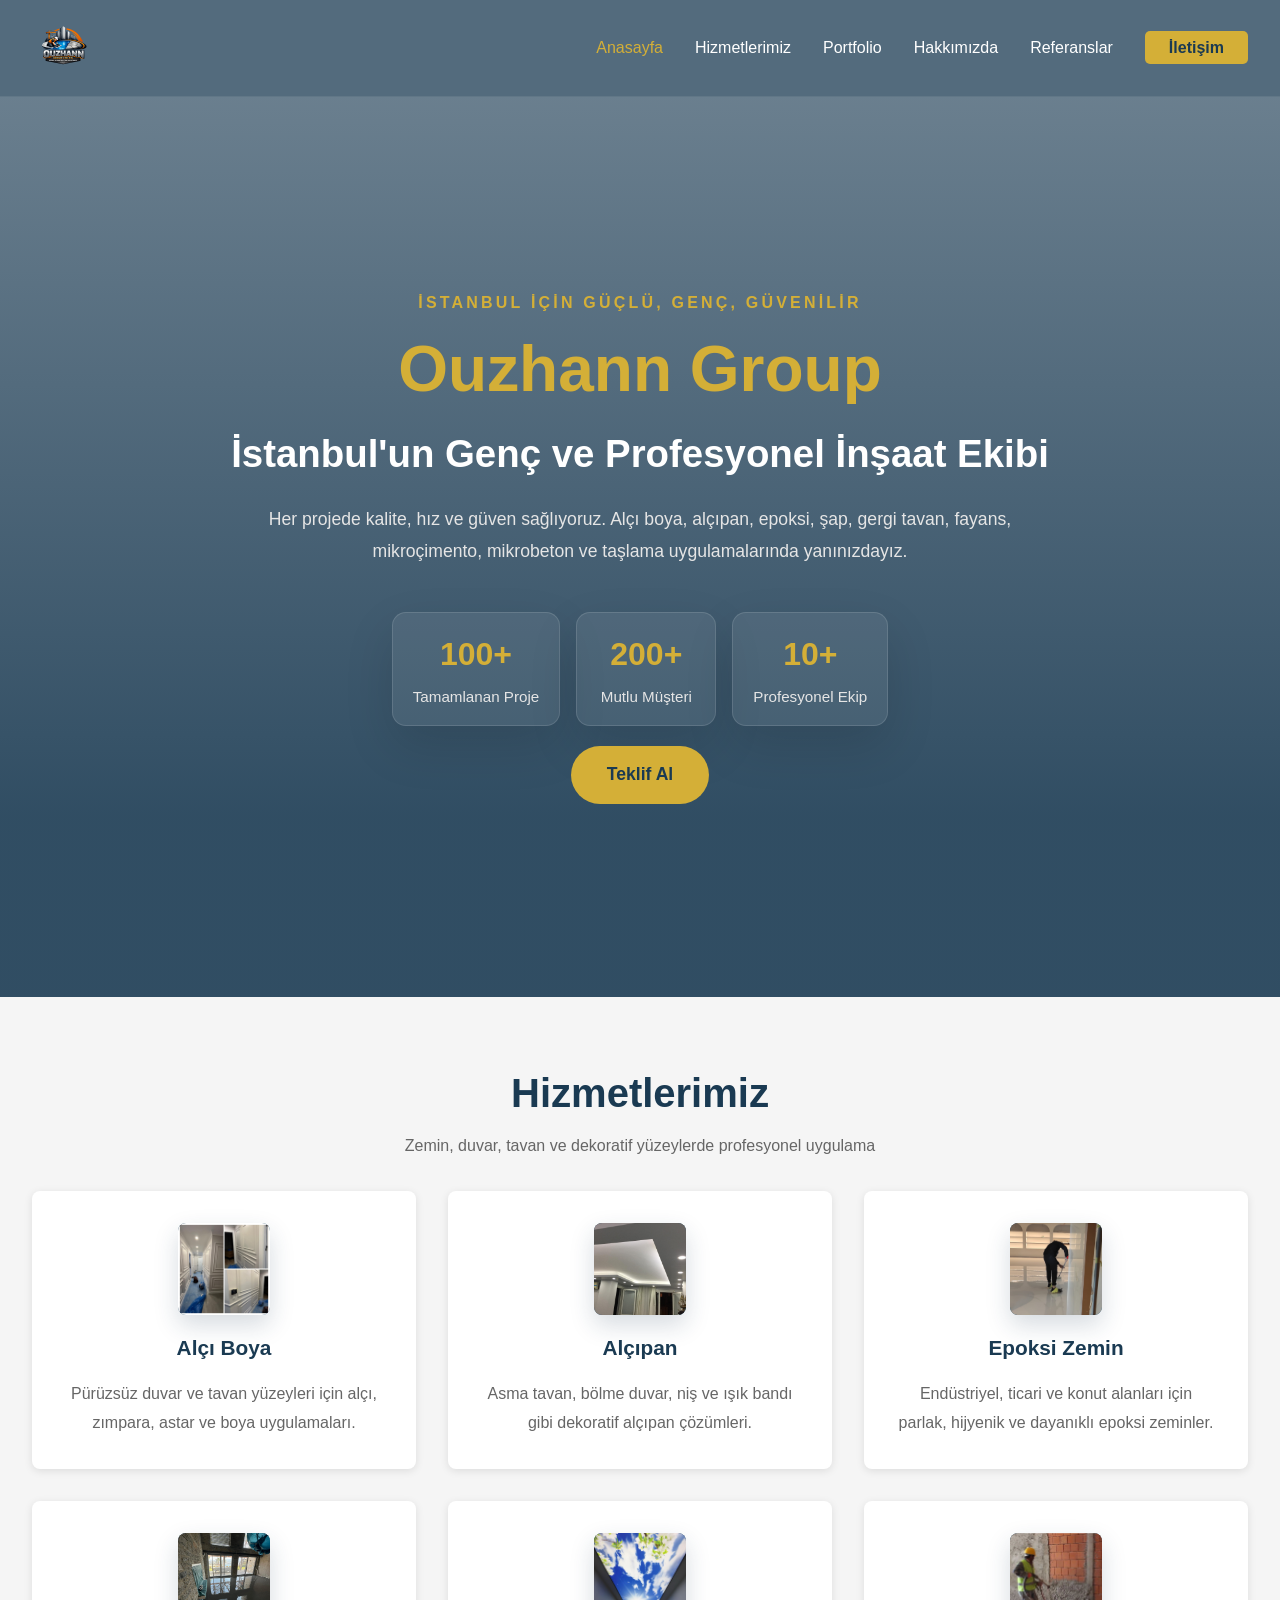
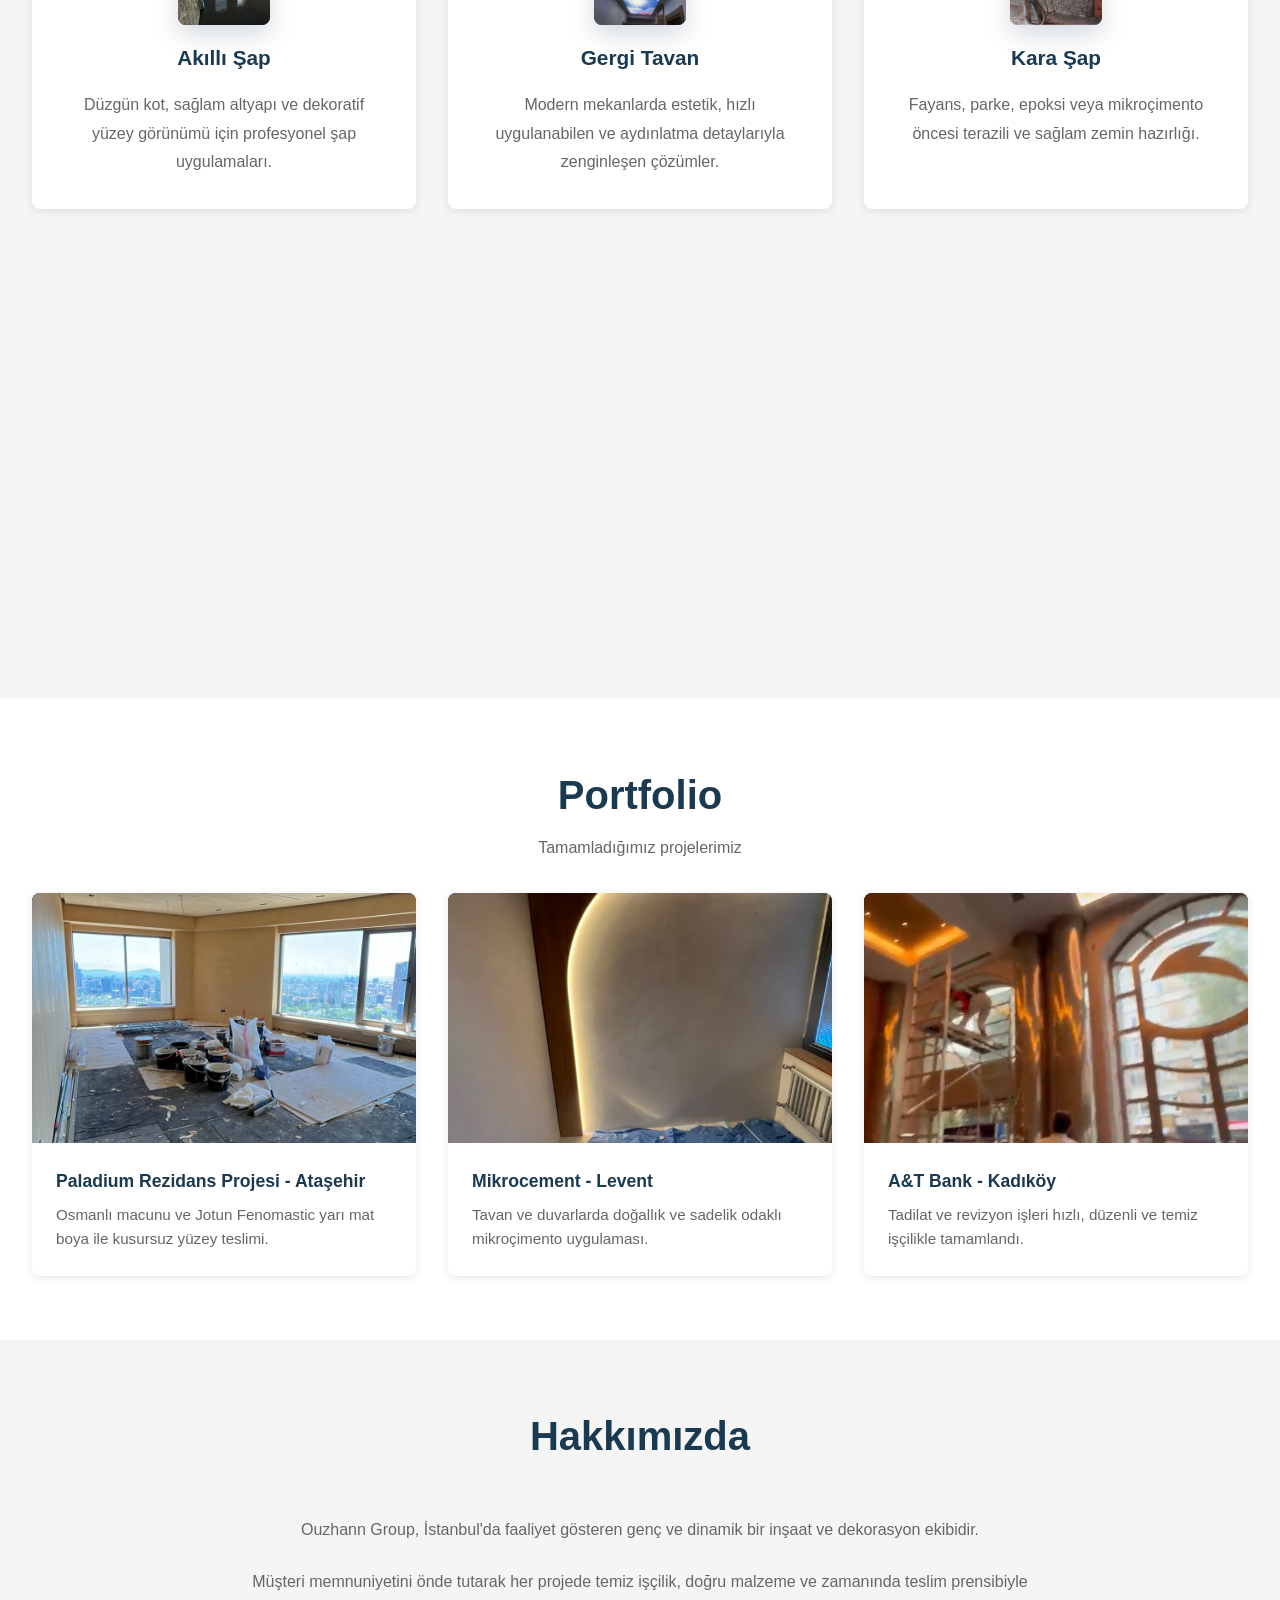
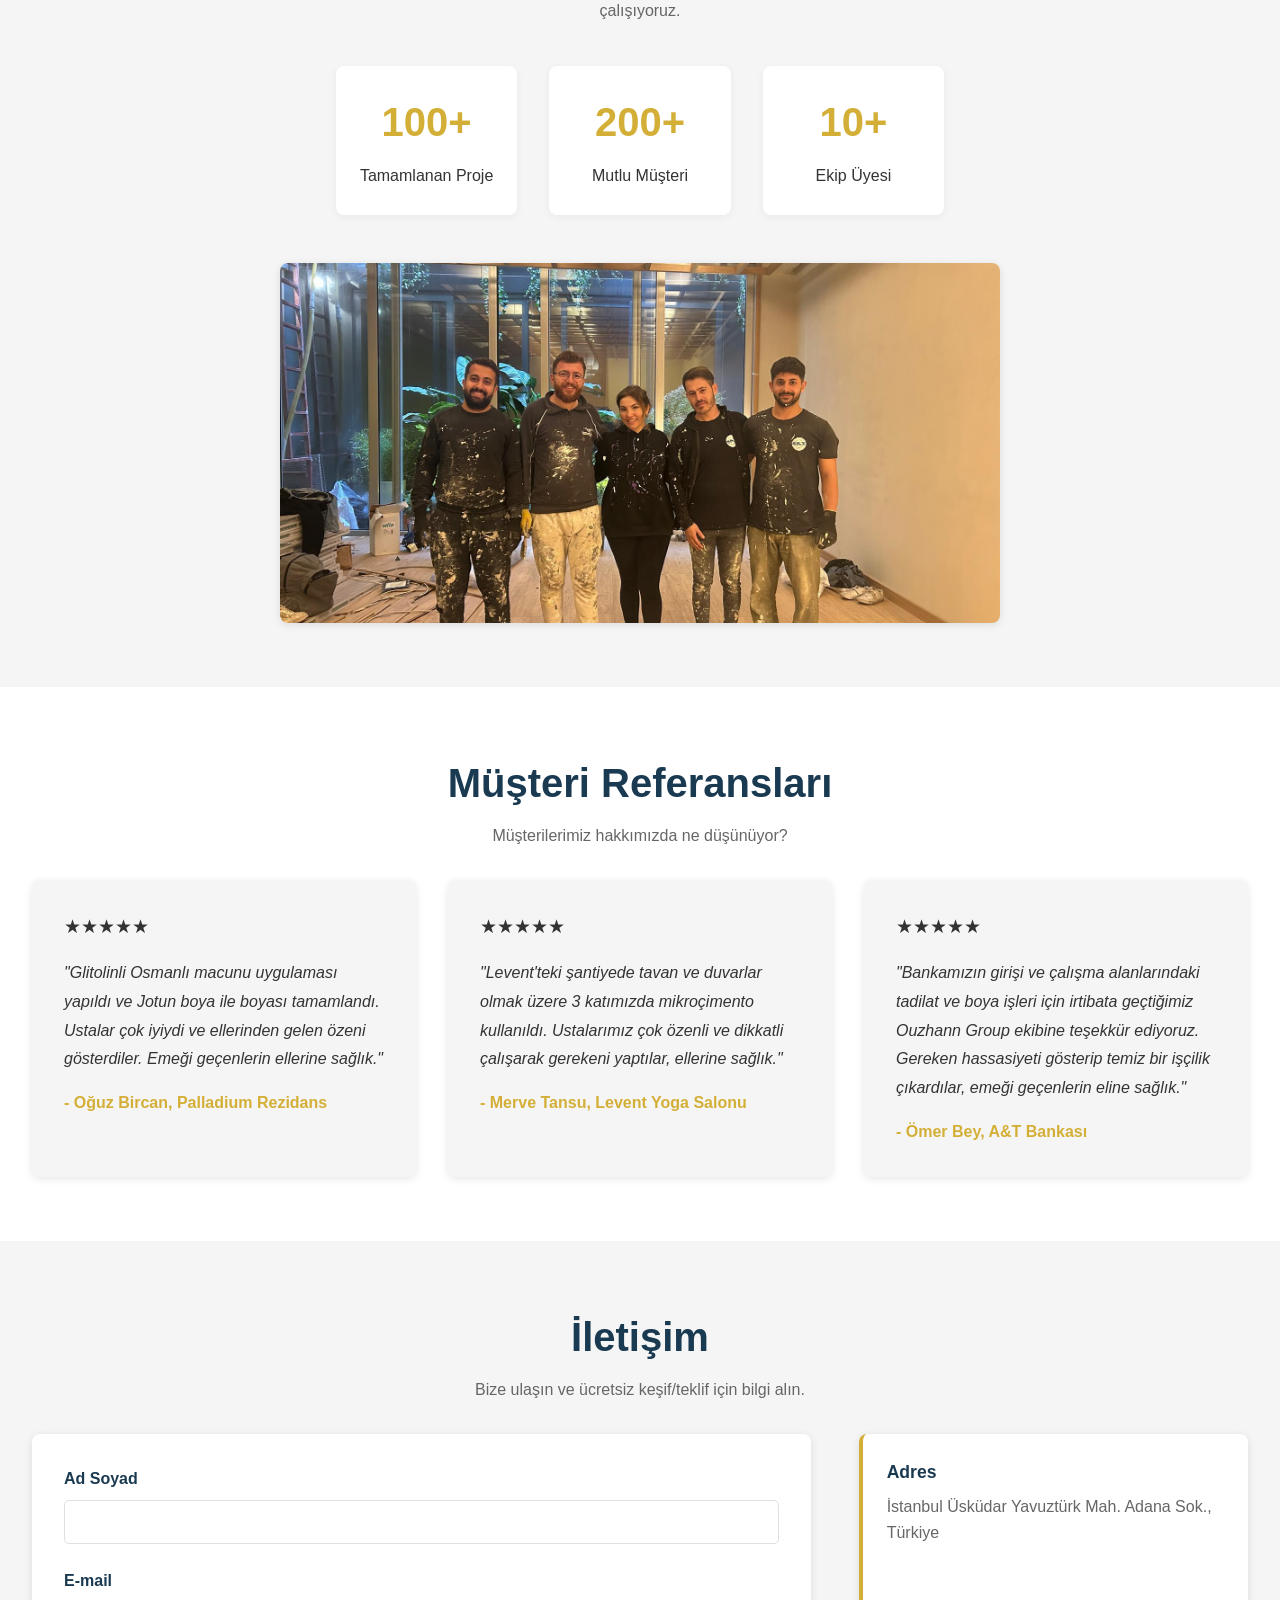
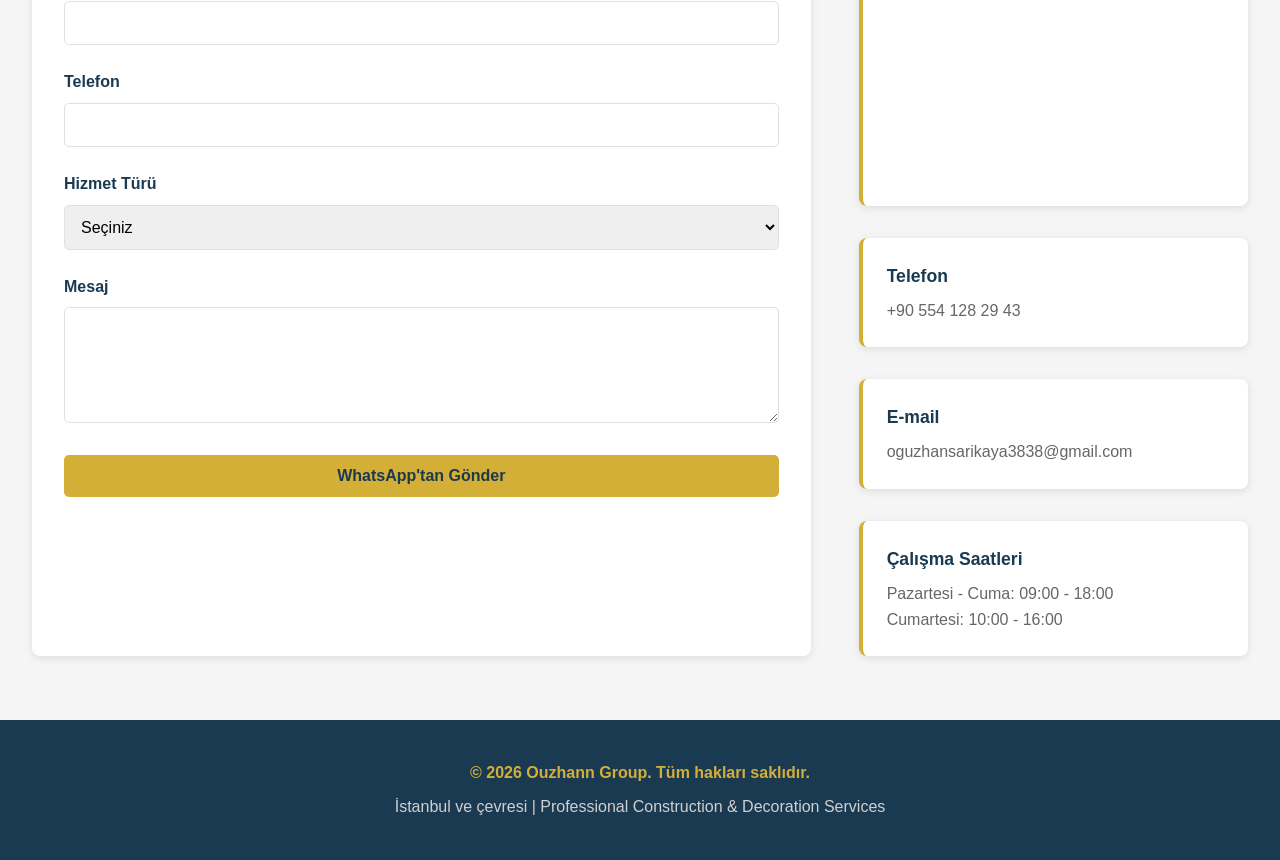
==== index.html @ d18d458f "first commit" ====
<!DOCTYPE html>
<html lang="tr">
<head>
    <meta charset="UTF-8">
    <meta name="viewport" content="width=device-width, initial-scale=1.0">
    <title>Ouzhann Group - İstanbul İnşaat ve Dekorasyon Ekibi</title>
    <meta name="description" content="Ouzhann Group; İstanbul'da alçı boya, alçıpan, epoksi zemin, şap, gergi tavan, fayans, mikroçimento, mikrobeton ve taşlama uygulamaları sunar.">
    <meta name="robots" content="index, follow">
    <meta name="theme-color" content="#1A3A52">
    <meta property="og:type" content="website">
    <meta property="og:locale" content="tr_TR">
    <meta property="og:title" content="Ouzhann Group - İstanbul İnşaat ve Dekorasyon Ekibi">
    <meta property="og:description" content="İstanbul genelinde profesyonel inşaat, dekorasyon ve yüzey uygulamaları.">
    <meta property="og:image" content="https://ouzhanngroup.com/assets/logo.png">
    <meta property="og:url" content="https://ouzhanngroup.com/">
    <link rel="canonical" href="https://ouzhanngroup.com/">
    <link rel="icon" href="assets/logo.png" type="image/png">
    <link rel="apple-touch-icon" href="assets/logo.png">
    <link rel="manifest" href="site.webmanifest">
    <link rel="stylesheet" href="styles.css">
</head>
<body>
    <nav class="navbar">
        <div class="nav-container">
            <a class="logo" href="#anasayfa" aria-label="Anasayfaya git">
                <img class="logo-image" src="assets/logo.png" alt="Ouzhann Group Logo">
            </a>
            <div class="hamburger" aria-label="Menüyü aç veya kapat" role="button" tabindex="0" aria-expanded="false" aria-controls="main-nav-menu">
                <span class="bar"></span>
                <span class="bar"></span>
                <span class="bar"></span>
            </div>
            <ul class="nav-menu" id="main-nav-menu">
                <li><a href="#anasayfa" class="nav-link">Anasayfa</a></li>
                <li><a href="#hizmetler" class="nav-link">Hizmetlerimiz</a></li>
                <li><a href="#portfolio" class="nav-link">Portfolio</a></li>
                <li><a href="#hakkimizda" class="nav-link">Hakkımızda</a></li>
                <li><a href="#referanslar" class="nav-link">Referanslar</a></li>
                <li><a href="#iletisim" class="nav-link cta-nav">İletişim</a></li>
            </ul>
        </div>
    </nav>

    <section id="anasayfa" class="hero">
        <video class="hero-video" autoplay muted loop playsinline>
            <source src="assets/hero-video.mp4" type="video/mp4">
        </video>
        <div class="video-overlay"></div>
        <div class="hero-content">
            <p class="hero-category">İstanbul İçin Güçlü, Genç, Güvenilir</p>
            <h1 class="hero-title">Ouzhann Group</h1>
            <p class="hero-slogan">İstanbul'un Genç ve Profesyonel İnşaat Ekibi</p>
            <p class="hero-subtitle">Her projede kalite, hız ve güven sağlıyoruz. Alçı boya, alçıpan, epoksi, şap, gergi tavan, fayans, mikroçimento, mikrobeton ve taşlama uygulamalarında yanınızdayız.</p>
            <div class="hero-stats">
                <div class="hero-stat">
                    <span>100+</span>
                    <p>Tamamlanan Proje</p>
                </div>
                <div class="hero-stat">
                    <span>200+</span>
                    <p>Mutlu Müşteri</p>
                </div>
                <div class="hero-stat">
                    <span>10+</span>
                    <p>Profesyonel Ekip</p>
                </div>
            </div>
            <button class="cta-button" type="button">Teklif Al</button>
        </div>
    </section>

    <section id="hizmetler" class="services">
        <div class="services-container">
            <h2 class="section-title">Hizmetlerimiz</h2>
            <p class="section-subtitle">Zemin, duvar, tavan ve dekoratif yüzeylerde profesyonel uygulama</p>
            <div class="services-grid">
                <a class="service-card" href="services.html#alci-boya">
                    <div class="service-icon"><img src="images/service-alci-boya.jpeg" alt="Alçı boya hizmeti"><span>Alçı Boya</span></div>
                    <h3>Alçı Boya</h3>
                    <p>Pürüzsüz duvar ve tavan yüzeyleri için alçı, zımpara, astar ve boya uygulamaları.</p>
                </a>
                <a class="service-card" href="services.html#alcipan">
                    <div class="service-icon"><img src="images/service-alcipan.jpeg" alt="Alçıpan hizmeti"><span>Alçıpan</span></div>
                    <h3>Alçıpan</h3>
                    <p>Asma tavan, bölme duvar, niş ve ışık bandı gibi dekoratif alçıpan çözümleri.</p>
                </a>
                <a class="service-card" href="services.html#epoksi-zemin">
                    <div class="service-icon"><img src="images/epoksi1.jpeg" alt="Epoksi zemin hizmeti"><span>Epoksi</span></div>
                    <h3>Epoksi Zemin</h3>
                    <p>Endüstriyel, ticari ve konut alanları için parlak, hijyenik ve dayanıklı epoksi zeminler.</p>
                </a>
                <a class="service-card" href="services.html#akilli-dekoratif-sap">
                    <div class="service-icon"><img src="images/akillisap1.jpeg" alt="Akıllı şap ve dekoratif şap hizmeti"><span>Şap</span></div>
                    <h3>Akıllı Şap</h3>
                    <p>Düzgün kot, sağlam altyapı ve dekoratif yüzey görünümü için profesyonel şap uygulamaları.</p>
                </a>
                <a class="service-card" href="services.html#gergi-tavan">
                    <div class="service-icon"><img src="images/service-gergi-tavan.jpeg" alt="Gergi tavan hizmeti"><span>Gergi Tavan</span></div>
                    <h3>Gergi Tavan</h3>
                    <p>Modern mekanlarda estetik, hızlı uygulanabilen ve aydınlatma detaylarıyla zenginleşen çözümler.</p>
                </a>
                <a class="service-card" href="services.html#kara-sap">
                    <div class="service-icon"><img src="images/karasap.png" alt="Kara şap hizmeti"><span>Kara Şap</span></div>
                    <h3>Kara Şap</h3>
                    <p>Fayans, parke, epoksi veya mikroçimento öncesi terazili ve sağlam zemin hazırlığı.</p>
                </a>
                <a class="service-card" href="services.html#fayans">
                    <div class="service-icon"><img src="images/service-fayans.jpg" alt="Fayans hizmeti"><span>Fayans</span></div>
                    <h3>Fayans</h3>
                    <p>Banyo, mutfak, balkon ve zeminlerde doğru eğim, düzgün derz ve temiz işçilik.</p>
                </a>
                <a class="service-card" href="services.html#mikrocimento-mikrobeton">
                    <div class="service-icon"><img src="images/mikrocimento-mikrobeton.jpeg" alt="Mikroçimento ve mikrobeton hizmeti"><span>Mikroçimento</span></div>
                    <h3>Mikroçimento & Mikrobeton</h3>
                    <p>Derzsiz, modern ve ince katmanlı duvar, zemin, banyo ve tezgah yüzeyleri.</p>
                </a>
                <a class="service-card" href="services.html#taslama">
                    <div class="service-icon"><img src="images/service-taslama.jpeg" alt="Taşlama hizmeti"><span>Taşlama</span></div>
                    <h3>Taş Halı</h3>
                    <p>Taş halı, doğal taş ve özel reçinelerle oluşturulan; estetik görünümü, kaymaz yapısı, su geçirgenliği ve yüksek dayanıklılığı sayesinde iç ve dış mekanlarda güvenle tercih edilen modern bir zemin kaplama çözümüdür.
</p>
                </a>
            </div>
        </div>
    </section>

    <section id="portfolio" class="portfolio">
        <div class="portfolio-container">
            <h2 class="section-title">Portfolio</h2>
            <p class="section-subtitle">Tamamladığımız projelerimiz</p>
            <div class="portfolio-grid">
                <a class="portfolio-item" href="portfolio.html#pendik-epoksi-zemin">
                    <div class="portfolio-image"><img src="images/project-1.jpeg" alt="Paladium Rezidans Projesi - Ataşehir"><div class="image-placeholder">Paladium Rezidans</div></div>
                    <div class="portfolio-info"><h3>Paladium Rezidans Projesi - Ataşehir</h3><p>Osmanlı macunu ve Jotun Fenomastic yarı mat boya ile kusursuz yüzey teslimi.</p></div>
                </a>
                <a class="portfolio-item" href="portfolio.html#kadikoy-alcipan-ofis">
                    <div class="portfolio-image"><img src="images/mikro2.jpeg" alt="Mikrocement - Levent"><div class="image-placeholder">Mikrocement</div></div>
                    <div class="portfolio-info"><h3>Mikrocement - Levent</h3><p>Tavan ve duvarlarda doğallık ve sadelik odaklı mikroçimento uygulaması.</p></div>
                </a>
                <a class="portfolio-item" href="portfolio.html#besiktas-mikrocimento-banyo">
                    <div class="portfolio-image"><img src="images/project-3.png" alt="A&T Bank - Kadıköy"><div class="image-placeholder">A&T Bank</div></div>
                    <div class="portfolio-info"><h3>A&T Bank - Kadıköy</h3><p>Tadilat ve revizyon işleri hızlı, düzenli ve temiz işçilikle tamamlandı.</p></div>
                </a>
            </div>
        </div>
    </section>

    <section id="hakkimizda" class="about">
        <div class="about-container">
            <h2 class="section-title">Hakkımızda</h2>
            <div class="about-content">
                <p>Ouzhann Group, İstanbul'da faaliyet gösteren genç ve dinamik bir inşaat ve dekorasyon ekibidir.</p>
                <p>Müşteri memnuniyetini önde tutarak her projede temiz işçilik, doğru malzeme ve zamanında teslim prensibiyle çalışıyoruz.</p>
                <div class="about-features">
                    <div class="feature"><span class="feature-number">100+</span><p>Tamamlanan Proje</p></div>
                    <div class="feature"><span class="feature-number">200+</span><p>Mutlu Müşteri</p></div>
                    <div class="feature"><span class="feature-number">10+</span><p>Ekip Üyesi</p></div>
                </div>
            </div>
            <div class="about-image">
                <img src="images/team-photo.jpeg" alt="Ouzhann Group ekip fotoğrafı">
                <span>Ekip Fotoğrafı</span>
            </div>
        </div>
    </section>

    <section id="referanslar" class="reviews">
        <div class="reviews-container">
            <h2 class="section-title">Müşteri Referansları</h2>
            <p class="section-subtitle">Müşterilerimiz hakkımızda ne düşünüyor?</p>
            <div class="reviews-grid">
                <div class="review-card"><div class="stars">★★★★★</div><p class="review-text">"Glitolinli Osmanlı macunu uygulaması yapıldı ve Jotun boya ile boyası tamamlandı. Ustalar çok iyiydi ve ellerinden gelen özeni gösterdiler. Emeği geçenlerin ellerine sağlık."</p><p class="review-author">- Oğuz Bircan, Palladium Rezidans</p></div>
                <div class="review-card"><div class="stars">★★★★★</div><p class="review-text">"Levent'teki şantiyede tavan ve duvarlar olmak üzere 3 katımızda mikroçimento kullanıldı. Ustalarımız çok özenli ve dikkatli çalışarak gerekeni yaptılar, ellerine sağlık."</p><p class="review-author">- Merve Tansu, Levent Yoga Salonu</p></div>
                <div class="review-card"><div class="stars">★★★★★</div><p class="review-text">"Bankamızın girişi ve çalışma alanlarındaki tadilat ve boya işleri için irtibata geçtiğimiz Ouzhann Group ekibine teşekkür ediyoruz. Gereken hassasiyeti gösterip temiz bir işçilik çıkardılar, emeği geçenlerin eline sağlık."</p><p class="review-author">- Ömer Bey, A&T Bankası</p></div>
            </div>
        </div>
    </section>

    <section id="iletisim" class="contact">
        <div class="contact-container">
            <h2 class="section-title">İletişim</h2>
            <p class="section-subtitle">Bize ulaşın ve ücretsiz keşif/teklif için bilgi alın.</p>
            <div class="contact-content">
                <form class="contact-form">
                    <div class="form-group"><label for="name">Ad Soyad</label><input type="text" id="name" name="name" autocomplete="name" required></div>
                    <div class="form-group"><label for="email">E-mail</label><input type="email" id="email" name="email" autocomplete="email" required></div>
                    <div class="form-group"><label for="phone">Telefon</label><input type="tel" id="phone" name="phone" autocomplete="tel" required></div>
                    <div class="form-group">
                        <label for="service">Hizmet Türü</label>
                        <select id="service" name="service" required>
                            <option value="">Seçiniz</option>
                            <option value="alci-boya">Alçı Boya</option>
                            <option value="alcipan">Alçıpan</option>
                            <option value="epoksi-zemin">Epoksi Zemin</option>
                            <option value="akilli-sap">Akıllı Şap ve Dekoratif Şap</option>
                            <option value="gergi-tavan">Gergi Tavan</option>
                            <option value="kara-sap">Kara Şap</option>
                            <option value="fayans">Fayans</option>
                            <option value="mikrocimento-mikrobeton">Mikroçimento & Mikrobeton</option>
                            <option value="taslama">Taş Halı</option>
                            <option value="diger">Diğer</option>
                        </select>
                    </div>
                    <div class="form-group"><label for="message">Mesaj</label><textarea id="message" name="message" rows="5" required></textarea></div>
                    <button type="submit" class="submit-button">WhatsApp'tan Gönder</button>
                </form>
                <div class="contact-info">
                    <div class="info-item">
                        <h3>Adres</h3>
                        <p id="business-address">İstanbul Üsküdar Yavuztürk Mah. Adana Sok., Türkiye</p>
                        <iframe class="map-frame" id="address-map" title="Ouzhann Group Google Harita Konumu" loading="lazy" referrerpolicy="no-referrer-when-downgrade" src="https://www.google.com/maps?q=%C4%B0stanbul%20%C3%9Csk%C3%BCdar%20Yavuzt%C3%BCrk%20Mah.%20Adana%20Sok.%2C%20T%C3%BCrkiye&output=embed"></iframe>
                    </div>
                    <div class="info-item"><h3>Telefon</h3><p><a href="tel:+905541282943">+90 554 128 29 43</a></p></div>
                    <div class="info-item"><h3>E-mail</h3><p><a href="mailto:oguzhansarikaya3838@gmail.com">oguzhansarikaya3838@gmail.com</a></p></div>
                    <div class="info-item"><h3>Çalışma Saatleri</h3><p>Pazartesi - Cuma: 09:00 - 18:00<br>Cumartesi: 10:00 - 16:00</p></div>
                </div>
            </div>
        </div>
    </section>

    <footer class="footer">
        <div class="footer-content">
            <p>&copy; 2026 Ouzhann Group. Tüm hakları saklıdır.</p>
            <p>İstanbul ve çevresi | Professional Construction & Decoration Services</p>
        </div>
    </footer>

    <script src="script.js"></script>
</body>
</html>
---- styles.css ----
/* ===========================
   OUZHANN GROUP - STYLES
   Color Scheme: Navy Blue & Gold
   =========================== */

* {
    margin: 0;
    padding: 0;
    box-sizing: border-box;
}

/* Remove default underline for all links site-wide */
a {
    text-decoration: none;
    color: inherit;
}

:root {
    --primary-dark: #1A3A52;
    --primary-medium: #2D5A7B;
    --accent-gold: #D4AF37;
    --accent-gold-light: #E8C547;
    --text-dark: #333333;
    --text-light: #666666;
    --bg-light: #F5F5F5;
    --bg-white: #FFFFFF;
    --border-color: #E0E0E0;
}

body {
    font-family: 'Segoe UI', Tahoma, Geneva, Verdana, sans-serif;
    line-height: 1.6;
    color: var(--text-dark);
    background-color: var(--bg-white);
}

/* ===========================
   NAVIGATION
   =========================== */

.navbar {
    background-color: rgba(26, 58, 82, 0.75);
    padding: 1rem 2rem;
    position: sticky;
    top: 0;
    z-index: 1000;
    backdrop-filter: blur(12px);
    border-bottom: 1px solid rgba(255, 255, 255, 0.08);
}

.nav-container {
    max-width: 1400px;
    margin: 0 auto;
    display: flex;
    justify-content: space-between;
    align-items: center;
}

.logo {
    display: flex;
    align-items: center;
    gap: 0.75rem;
}

.logo-placeholder,
.logo-image {
    width: 64px;
    height: 64px;
    border-radius: 8px;
}

.logo-placeholder {
    background: linear-gradient(135deg, var(--accent-gold), var(--accent-gold-light));
    display: flex;
    align-items: center;
    justify-content: center;
    font-weight: bold;
    color: var(--primary-dark);
    font-size: 1.5rem;
}

.logo-image {
    display: block;
    object-fit: contain;
}

.brand-name {
    color: var(--accent-gold);
    font-size: 1.5rem;
    font-weight: bold;
}

.nav-menu {
    display: flex;
    list-style: none;
    gap: 2rem;
    align-items: center;
}

.hamburger {
    display: none;
    flex-direction: column;
    cursor: pointer;
    gap: 5px;
}

.bar {
    width: 25px;
    height: 3px;
    background-color: var(--accent-gold);
    transition: all 0.3s ease;
    border-radius: 2px;
}

.hamburger.active .bar:nth-child(1) {
    transform: rotate(-45deg) translate(-5px, 6px);
}

.hamburger.active .bar:nth-child(2) {
    opacity: 0;
}

.hamburger.active .bar:nth-child(3) {
    transform: rotate(45deg) translate(-5px, -6px);
}

.nav-link {
    color: white;
    text-decoration: none;
    font-weight: 500;
    transition: color 0.3s ease;
    position: relative;
}

.nav-link:hover {
    color: var(--accent-gold);
}

.nav-link::after {
    display: none; /* remove decorative underline per user request */
}

.nav-link:hover::after {
    display: none;
}

.cta-nav {
    background: var(--accent-gold);
    color: var(--primary-dark) !important;
    padding: 0.5rem 1.5rem;
    border-radius: 5px;
    font-weight: 600;
}

.cta-nav::after {
    display: none;
}

/* ===========================
   HERO SECTION
   =========================== */

.hero {
    position: relative;
    min-height: 100vh;
    color: white;
    overflow: hidden;
    display: flex;
    align-items: center;
    justify-content: center;
    padding: 0;
}

.hero-video {
    position: absolute;
    top: 0;
    left: 0;
    width: 100%;
    height: 100%;
    object-fit: cover;
    z-index: 1;
}

.video-overlay {
    position: absolute;
    top: 0;
    left: 0;
    width: 100%;
    height: 100%;
    background: linear-gradient(180deg, rgba(26, 58, 82, 0.65) 0%, rgba(26, 58, 82, 0.9) 80%);
    z-index: 2;
}

.hero-content {
    position: relative;
    z-index: 3;
    display: flex;
    flex-direction: column;
    gap: 1.25rem;
    max-width: 900px;
    padding: 4rem 2rem;
    text-align: center;
}

.hero-category {
    color: var(--accent-gold);
    font-size: 1rem;
    font-weight: 700;
    letter-spacing: 0.2em;
    text-transform: uppercase;
}

.hero-title {
    font-size: 4rem;
    font-weight: 800;
    color: var(--accent-gold);
    line-height: 1.05;
}

.hero-slogan {
    font-size: 2.4rem;
    color: white;
    font-weight: 600;
}

.hero-subtitle {
    font-size: 1.1rem;
    color: #E5E5E5;
    line-height: 1.8;
    max-width: 760px;
    margin: 0 auto;
}

.hero-stats {
    display: flex;
    justify-content: center;
    gap: 1rem;
    margin: 1.5rem auto 0;
    flex-wrap: wrap;
}

.hero-stat {
    background: rgba(255, 255, 255, 0.08);
    border: 1px solid rgba(255, 255, 255, 0.12);
    border-radius: 14px;
    padding: 1rem 1.25rem;
    min-width: 140px;
    text-align: center;
    box-shadow: 0 20px 50px rgba(0, 0, 0, 0.12);
}

.hero-stat span {
    display: block;
    font-size: 2rem;
    font-weight: 800;
    color: var(--accent-gold);
}

.hero-stat p {
    margin-top: 0.4rem;
    color: #E5E5E5;
    font-size: 0.95rem;
    line-height: 1.5;
}

.cta-button {
    background: var(--accent-gold);
    color: var(--primary-dark);
    border: none;
    padding: 1.15rem 2.25rem;
    font-size: 1.1rem;
    font-weight: 700;
    border-radius: 50px;
    cursor: pointer;
    transition: all 0.3s ease;
    width: fit-content;
    margin: 0 auto;
}

.cta-button:hover {
    background: var(--accent-gold-light);
    transform: translateY(-3px);
    box-shadow: 0 10px 25px rgba(212, 175, 55, 0.35);
}

.hero-image,
.image-placeholder {
    display: none;
}

/* ===========================
   SERVICES SECTION
   =========================== */

.services {
    padding: 4rem 2rem;
    background-color: var(--bg-light);
}

.services-container {
    max-width: 1400px;
    margin: 0 auto;
}

.section-title {
    font-size: 2.5rem;
    color: var(--primary-dark);
    text-align: center;
    margin-bottom: 0.5rem;
}

.section-subtitle {
    color: var(--text-light);
    text-align: center;
    margin-bottom: 2rem;
}

.services-grid {
    display: grid;
    grid-template-columns: repeat(3, 1fr);
    gap: 2rem;
}

.service-card {
    background: white;
    border-radius: 8px;
    padding: 2rem;
    box-shadow: 0 2px 8px rgba(0, 0, 0, 0.1);
    transition: all 0.3s ease;
    text-align: center;
    color: inherit;
    min-height: 100%;
}

.service-card:hover {
    transform: translateY(-5px);
    box-shadow: 0 5px 15px rgba(0, 0, 0, 0.15);
}

.service-icon {
    width: 92px;
    height: 92px;
    margin: 0 auto 1rem;
    border-radius: 8px;
    overflow: hidden;
    background: linear-gradient(135deg, var(--primary-dark), var(--primary-medium));
    color: var(--accent-gold);
    display: flex;
    align-items: center;
    justify-content: center;
    font-size: 0.8rem;
    font-weight: 800;
    line-height: 1.25;
    text-align: center;
    box-shadow: 0 10px 24px rgba(26, 58, 82, 0.18);
}

.service-icon img {
    width: 100%;
    height: 100%;
    display: block;
    object-fit: cover;
}

.service-icon img.is-missing {
    display: none;
}

.service-icon span {
    display: none;
    padding: 0.6rem;
}

.service-icon img.is-missing + span {
    display: block;
}

.service-card h3 {
    color: var(--primary-dark);
    margin-bottom: 1rem;
    font-size: 1.3rem;
}

/* Ensure card titles have no underline */
.service-card h3,
.portfolio-info h3,
.service-card p,
.portfolio-info p {
    text-decoration: none;
}

.service-card p {
    color: var(--text-light);
    line-height: 1.8;
}

/* ===========================
   SERVICE DETAILS PAGE
   =========================== */

.service-showcase {
    background: var(--bg-white);
}

.service-section {
    display: grid;
    grid-template-columns: minmax(280px, 0.8fr) minmax(0, 1.2fr);
    gap: 3rem;
    align-items: center;
    padding: 5rem 2rem;
    scroll-margin-top: 110px;
}

.service-section:nth-child(even) {
    background: var(--bg-light);
}

.service-section-copy {
    max-width: 520px;
    justify-self: end;
}

.service-kicker {
    display: inline-flex;
    align-items: center;
    justify-content: center;
    width: 48px;
    height: 48px;
    border-radius: 8px;
    background: var(--primary-dark);
    color: var(--accent-gold);
    font-weight: 800;
    margin-bottom: 1.25rem;
}

.service-section h2 {
    color: var(--primary-dark);
    font-size: 2.4rem;
    line-height: 1.15;
    margin-bottom: 1rem;
}

.service-section p {
    color: var(--text-light);
    font-size: 1.05rem;
    line-height: 1.8;
}

.project-section {
    grid-template-columns: minmax(0, 1fr);
    gap: 1.75rem;
    align-items: stretch;
}

.project-section .service-gallery,
.project-section .service-section-copy {
    width: min(100%, 980px);
    justify-self: center;
}

.project-section .service-gallery {
    order: 1;
}

.project-section .service-section-copy {
    order: 2;
    max-width: 980px;
    text-align: center;
}

.project-section .service-kicker {
    margin-bottom: 1rem;
}

.project-section h2 {
    font-size: 2.2rem;
}

.service-gallery {
    position: relative;
    width: min(100%, 860px);
    justify-self: start;
}

.service-gallery-video {
    border-radius: 8px;
    overflow: hidden;
    background: var(--primary-dark);
    box-shadow: 0 14px 32px rgba(26, 58, 82, 0.24);
}

.service-gallery-video video {
    display: block;
    width: 100%;
    aspect-ratio: 16 / 9;
    object-fit: cover;
}

.gallery-video-slide .service-gallery-video {
    width: 100%;
    height: 100%;
    border-radius: 0;
    box-shadow: none;
}

.gallery-video-slide .service-gallery-video video {
    width: 100%;
    height: 100%;
    aspect-ratio: auto;
}

.gallery-viewport {
    overflow: hidden;
    border-radius: 8px;
    background: var(--primary-dark);
    box-shadow: 0 18px 45px rgba(26, 58, 82, 0.2);
}

.gallery-track {
    display: flex;
    transition: transform 0.35s ease;
}

.gallery-slide {
    flex: 0 0 100%;
    aspect-ratio: 16 / 10;
    margin: 0;
}

.gallery-zoom {
    position: relative;
    width: 100%;
    height: 100%;
    border: 0;
    padding: 0;
    display: block;
    background: linear-gradient(135deg, var(--primary-dark), var(--primary-medium));
    cursor: zoom-in;
}

.gallery-zoom img {
    width: 100%;
    height: 100%;
    display: block;
    object-fit: cover;
}

.gallery-zoom img.is-missing {
    display: none;
}

.gallery-fallback {
    display: none;
    width: 100%;
    height: 100%;
    align-items: center;
    justify-content: center;
    padding: 2rem;
    color: var(--accent-gold);
    font-size: 2rem;
    font-weight: 800;
    text-align: center;
}

.gallery-zoom img.is-missing + .gallery-fallback {
    display: flex;
}

.gallery-button {
    position: absolute;
    top: 50%;
    z-index: 2;
    width: 48px;
    height: 48px;
    border: 0;
    border-radius: 50%;
    background: var(--accent-gold);
    color: var(--primary-dark);
    font-size: 2rem;
    line-height: 1;
    cursor: pointer;
    transform: translateY(-50%);
    box-shadow: 0 10px 24px rgba(0, 0, 0, 0.2);
}

.gallery-button:hover {
    background: var(--accent-gold-light);
}

.gallery-prev {
    left: -24px;
}

.gallery-next {
    right: -24px;
}

.image-lightbox {
    position: fixed;
    inset: 0;
    z-index: 2000;
    display: none;
    align-items: center;
    justify-content: center;
    padding: 2rem;
    background: rgba(10, 20, 30, 0.92);
}

.image-lightbox.is-open {
    display: flex;
}

.image-lightbox img {
    max-width: min(100%, 1200px);
    max-height: 86vh;
    object-fit: contain;
    border-radius: 8px;
    background: var(--primary-dark);
    box-shadow: 0 20px 70px rgba(0, 0, 0, 0.45);
}

.image-lightbox img.is-missing {
    display: none;
}

.lightbox-fallback {
    display: none;
    width: min(100%, 900px);
    min-height: 55vh;
    align-items: center;
    justify-content: center;
    padding: 2rem;
    border-radius: 8px;
    background: linear-gradient(135deg, var(--primary-dark), var(--primary-medium));
    color: var(--accent-gold);
    font-size: 2.4rem;
    font-weight: 800;
    text-align: center;
}

.image-lightbox img.is-missing + .lightbox-fallback {
    display: flex;
}

.lightbox-close {
    position: fixed;
    top: 1.5rem;
    right: 1.5rem;
    width: 44px;
    height: 44px;
    border: 0;
    border-radius: 50%;
    background: var(--accent-gold);
    color: var(--primary-dark);
    font-size: 2rem;
    line-height: 1;
    cursor: pointer;
}

.service-details {
    padding: 4rem 2rem;
    background: white;
}

.service-details-container {
    max-width: 1200px;
    margin: 0 auto;
}

.detail-list {
    display: grid;
    gap: 1.5rem;
}

.detail-card {
    display: grid;
    grid-template-columns: 72px 1fr;
    gap: 1.5rem;
    align-items: start;
    background: var(--bg-light);
    border: 1px solid var(--border-color);
    border-radius: 8px;
    padding: 1.75rem;
    box-shadow: 0 2px 8px rgba(0, 0, 0, 0.05);
    scroll-margin-top: 110px;
}

.detail-number {
    width: 72px;
    height: 72px;
    border-radius: 8px;
    background: var(--primary-dark);
    color: var(--accent-gold);
    display: flex;
    align-items: center;
    justify-content: center;
    font-size: 1.35rem;
    font-weight: 800;
}

.detail-card h3 {
    color: var(--primary-dark);
    font-size: 1.45rem;
    margin-bottom: 0.75rem;
}

.detail-card p {
    color: var(--text-light);
    line-height: 1.8;
    margin-bottom: 1rem;
}

.detail-card ul {
    display: grid;
    gap: 0.5rem;
    padding-left: 1.2rem;
    color: var(--text-dark);
}

.detail-card li::marker {
    color: var(--accent-gold);
}

/* ===========================
   PORTFOLIO SECTION
   =========================== */

.portfolio {
    padding: 4rem 2rem;
}

.portfolio-container {
    max-width: 1400px;
    margin: 0 auto;
}

.portfolio-grid {
    display: grid;
    grid-template-columns: repeat(3, 1fr);
    gap: 2rem;
}

.portfolio-item {
    background: white;
    border-radius: 8px;
    overflow: hidden;
    box-shadow: 0 2px 8px rgba(0, 0, 0, 0.1);
    transition: all 0.3s ease;
    cursor: pointer;
    text-decoration: none;
    color: inherit;
}

.portfolio-item:hover {
    transform: translateY(-5px);
    box-shadow: 0 5px 15px rgba(0, 0, 0, 0.15);
}


.portfolio-image {
    width: 100%;
    height: 250px;
    overflow: hidden;
    position: relative;
    background: linear-gradient(135deg, var(--primary-dark) 0%, var(--primary-medium) 100%);
}

.portfolio-image img {
    position: relative;
    z-index: 2;
    width: 100%;
    height: 100%;
    display: block;
    object-fit: cover;
}

.portfolio-image img.is-missing {
    display: none;
}

.portfolio-image .image-placeholder {
    width: 100%;
    height: 100%;
    border: none;
    background: linear-gradient(135deg, var(--primary-dark), var(--primary-medium));
    color: white;
    font-size: 1rem;
    display: flex;
    align-items: center;
    justify-content: center;
    font-weight: 700;
    text-align: center;
    padding: 1rem;
}

.portfolio-info {
    padding: 1.5rem;
}

.portfolio-info h3 {
    color: var(--primary-dark);
    margin-bottom: 0.5rem;
    font-size: 1.1rem;
}

.portfolio-info p {
    color: var(--text-light);
    font-size: 0.95rem;
}

/* ===========================
   ABOUT SECTION
   =========================== */

.about {
    background-color: var(--bg-light);
    padding: 4rem 2rem;
}

.about-container {
    max-width: 1400px;
    margin: 0 auto;
    display: grid;
    grid-template-columns: 1fr 1fr;
    gap: 3rem;
    align-items: center;
}

.about .section-title {
    grid-column: 1 / -1;
    margin-bottom: 0;
}

.about-content {
    display: flex;
    flex-direction: column;
    gap: 1.5rem;
}

/* Make about content span full width and center text */
.about-content {
    grid-column: 1 / -1;
    text-align: center;
    align-items: center;
    max-width: 850px;
    margin: 0 auto;
}

.about-image {
    grid-column: 1 / -1;
    display: flex;
    justify-content: center;
}

.about-content p {
    color: var(--text-light);
    line-height: 1.8;
    font-size: 1rem;
}

.about-features {
    display: grid;
    grid-template-columns: repeat(3, 1fr);
    gap: 2rem;
    margin-top: 1rem;
}

.feature {
    text-align: center;
    padding: 1.5rem;
    background: white;
    border-radius: 8px;
    box-shadow: 0 2px 8px rgba(0, 0, 0, 0.05);
}

.feature-number {
    display: block;
    font-size: 2.5rem;
    font-weight: bold;
    color: var(--accent-gold);
}

.feature p {
    color: var(--text-dark);
    margin-top: 0.5rem;
}

.about-image {
    display: flex;
    align-items: center;
    justify-content: center;
}

.about-image img {
    width: min(100%, 720px);
    max-height: 360px;
    object-fit: cover;
    border-radius: 8px;
    box-shadow: 0 2px 8px rgba(0, 0, 0, 0.1);
}

.about-image span {
    display: none;
}

.about-image .image-placeholder {
    width: 100%;
    height: 350px;
    background: linear-gradient(135deg, var(--primary-dark), var(--primary-medium));
}

/* ===========================
   REVIEWS SECTION
   =========================== */

.reviews {
    padding: 4rem 2rem;
    background: white;
}

.reviews-container {
    max-width: 1400px;
    margin: 0 auto;
}

.reviews-grid {
    display: grid;
    grid-template-columns: repeat(3, 1fr);
    gap: 2rem;
}

.review-card {
    background: var(--bg-light);
    padding: 2rem;
    border-radius: 8px;
    box-shadow: 0 2px 8px rgba(0, 0, 0, 0.1);
    transition: all 0.3s ease;
}

.review-card:hover {
    transform: translateY(-5px);
    box-shadow: 0 5px 15px rgba(0, 0, 0, 0.15);
}

.stars {
    font-size: 1.2rem;
    margin-bottom: 1rem;
    display: block;
}

.review-text {
    color: var(--text-dark);
    font-style: italic;
    margin-bottom: 1rem;
    line-height: 1.8;
}

.review-author {
    color: var(--accent-gold);
    font-weight: 600;
}

/* ===========================
   CONTACT SECTION
   =========================== */

.contact {
    background-color: var(--bg-light);
    padding: 4rem 2rem;
}

.contact-container {
    max-width: 1400px;
    margin: 0 auto;
}

.contact-content {
    display: grid;
    grid-template-columns: 2fr 1fr;
    gap: 3rem;
    margin-top: 2rem;
}

.contact-form {
    background: white;
    padding: 2rem;
    border-radius: 8px;
    box-shadow: 0 2px 8px rgba(0, 0, 0, 0.1);
}

.form-group {
    margin-bottom: 1.5rem;
}

.form-group label {
    display: block;
    margin-bottom: 0.5rem;
    color: var(--primary-dark);
    font-weight: 600;
}

.form-group input,
.form-group select,
.form-group textarea {
    width: 100%;
    padding: 0.75rem;
    border: 1px solid var(--border-color);
    border-radius: 5px;
    font-family: inherit;
    font-size: 1rem;
    transition: border-color 0.3s ease;
}

.form-group input:focus,
.form-group select:focus,
.form-group textarea:focus {
    outline: none;
    border-color: var(--accent-gold);
    box-shadow: 0 0 5px rgba(212, 175, 55, 0.2);
}

.submit-button {
    background: var(--accent-gold);
    color: var(--primary-dark);
    padding: 0.75rem 2rem;
    border: none;
    border-radius: 5px;
    font-size: 1rem;
    font-weight: bold;
    cursor: pointer;
    transition: all 0.3s ease;
    width: 100%;
}

.submit-button:hover {
    background: var(--accent-gold-light);
    transform: translateY(-2px);
    box-shadow: 0 5px 15px rgba(212, 175, 55, 0.3);
}

.contact-info {
    display: flex;
    flex-direction: column;
    gap: 2rem;
}

.info-item {
    background: white;
    padding: 1.5rem;
    border-radius: 8px;
    box-shadow: 0 2px 8px rgba(0, 0, 0, 0.1);
    border-left: 4px solid var(--accent-gold);
}

.info-item h3 {
    color: var(--primary-dark);
    margin-bottom: 0.5rem;
    font-size: 1.1rem;
}

.info-item p {
    color: var(--text-light);
}

.map-frame {
    width: 100%;
    height: 220px;
    border: 0;
    border-radius: 8px;
    margin-top: 1rem;
    display: block;
}

/* ===========================
   FOOTER
   =========================== */

.footer {
    background-color: var(--primary-dark);
    color: white;
    text-align: center;
    padding: 2rem;
}

.footer-content {
    max-width: 1400px;
    margin: 0 auto;
}

.footer-content p {
    margin: 0.5rem 0;
    color: #D0D0D0;
}

.footer-content p:first-child {
    font-weight: 600;
    color: var(--accent-gold);
}

/* ===========================
   SCROLLBAR STYLING
   =========================== */

::-webkit-scrollbar {
    width: 10px;
}

::-webkit-scrollbar-track {
    background: #f1f1f1;
}

::-webkit-scrollbar-thumb {
    background: var(--accent-gold);
    border-radius: 5px;
}

::-webkit-scrollbar-thumb:hover {
    background: var(--accent-gold-light);
}

/* ===========================
   RESPONSIVE DESIGN
   =========================== */

/* Tablet & Small Desktop (768px - 1024px) */
@media (max-width: 1024px) {
    .nav-menu {
        gap: 1.5rem;
    }

    .services-grid,
    .portfolio-grid,
    .reviews-grid {
        grid-template-columns: repeat(2, 1fr);
    }

    .hero {
        grid-template-columns: 1fr;
        padding: 3rem 2rem;
    }

    .hero-title {
        font-size: 2.5rem;
    }

    .about-container,
    .contact-content {
        grid-template-columns: 1fr;
    }

    .service-section {
        grid-template-columns: 1fr;
        gap: 2rem;
    }

    .service-section-copy,
    .service-gallery {
        justify-self: center;
        width: 100%;
        max-width: 860px;
    }

    .about-features {
        grid-template-columns: repeat(2, 1fr);
    }
}

/* Mobile (600px - 768px) */
@media (max-width: 768px) {
    .hamburger {
        display: flex;
    }

    .nav-menu {
        position: fixed;
        left: -100%;
        top: 70px;
        flex-direction: column;
        background-color: var(--primary-dark);
        width: 100%;
        text-align: center;
        transition: 0.3s;
        box-shadow: 0 10px 27px rgba(0, 0, 0, 0.05);
        padding: 2rem 0;
        gap: 0;
        z-index: 999;
    }

    .nav-menu.active {
        left: 0;
    }

    .nav-menu li {
        margin: 1rem 0;
    }

    .nav-link {
        display: block;
        padding: 1rem;
    }

    .cta-nav {
        display: inline-block;
        margin-top: 1rem;
    }

    .nav-container {
        padding: 0.5rem 2rem;
    }

    .logo-placeholder,
    .logo-image {
        width: 52px;
        height: 52px;
        font-size: 1.2rem;
    }

    .brand-name {
        font-size: 1.2rem;
    }

    .hero {
        padding: 2rem 1.5rem;
    }

    .hero-title {
        font-size: 2rem;
    }

    .hero-slogan {
        font-size: 1.5rem;
    }

    .hero-subtitle {
        font-size: 1rem;
    }

    .hero-image {
        margin-top: 2rem;
    }

    .image-placeholder {
        height: 250px;
    }

    .section-title {
        font-size: 2rem;
    }

    .services-grid,
    .portfolio-grid,
    .reviews-grid {
        grid-template-columns: 1fr;
    }

    .about-features {
        grid-template-columns: 1fr;
        gap: 1.5rem;
    }

    .about-image img {
        max-height: 260px;
    }

    .feature-number {
        font-size: 2rem;
    }

    .contact-form {
        padding: 1.5rem;
    }

    .contact-content {
        gap: 2rem;
    }

    .services,
    .portfolio,
    .about,
    .reviews,
    .contact,
    .service-details {
        padding: 3rem 1.5rem;
    }

    .service-section {
        padding: 3.5rem 1.5rem;
    }

    .service-section h2 {
        font-size: 2rem;
    }

    .project-section h2 {
        font-size: 1.8rem;
    }

    .gallery-button {
        width: 42px;
        height: 42px;
        font-size: 1.7rem;
    }

    .gallery-prev {
        left: 0.75rem;
    }

    .gallery-next {
        right: 0.75rem;
    }

    .services-container,
    .portfolio-container,
    .about-container,
    .reviews-container,
    .contact-container,
    .service-details-container {
        padding: 0;
    }

    .detail-card {
        grid-template-columns: 1fr;
    }

    .detail-number {
        width: 58px;
        height: 58px;
        font-size: 1.1rem;
    }
}

/* Small Mobile (480px - 600px) */
@media (max-width: 600px) {
    .navbar {
        padding: 0.75rem 1.5rem;
    }

    .nav-container {
        flex-direction: row;
        justify-content: space-between;
        padding: 0;
    }

    .logo {
        gap: 0.5rem;
    }

    .logo-placeholder,
    .logo-image {
        width: 46px;
        height: 46px;
        font-size: 1rem;
    }

    .brand-name {
        font-size: 1rem;
    }

    .hero-title {
        font-size: 1.8rem;
    }

    .hero-slogan {
        font-size: 1.2rem;
    }

    .hero-subtitle {
        font-size: 0.95rem;
    }

    .cta-button {
        padding: 0.8rem 1.5rem;
        font-size: 1rem;
    }

    .section-title {
        font-size: 1.6rem;
    }

    .section-subtitle {
        font-size: 0.95rem;
    }

    .service-card,
    .portfolio-item,
    .review-card {
        padding: 1.5rem;
    }

    .service-icon {
        width: 82px;
        height: 82px;
        font-size: 0.75rem;
    }

    .portfolio-image {
        height: 200px;
    }

    .form-group {
        margin-bottom: 1rem;
    }

    .form-group input,
    .form-group select,
    .form-group textarea {
        padding: 0.6rem;
        font-size: 1rem;
    }

    .submit-button {
        padding: 0.6rem 1.5rem;
    }

    .info-item {
        padding: 1rem;
    }

    .info-item h3 {
        font-size: 1rem;
    }
}

/* Extra Small Mobile (< 480px) */
@media (max-width: 480px) {
    body {
        font-size: 14px;
    }

    .navbar {
        padding: 0.5rem 1rem;
    }

    .nav-menu {
        top: 60px;
    }

    .logo-placeholder,
    .logo-image {
        width: 40px;
        height: 40px;
        font-size: 0.9rem;
    }

    .brand-name {
        font-size: 0.9rem;
    }

    .hero {
        padding: 1.5rem 1rem;
    }

    .hero-title {
        font-size: 1.5rem;
    }

    .hero-slogan {
        font-size: 1rem;
    }

    .hero-content {
        gap: 1rem;
    }

    .cta-button {
        padding: 0.7rem 1.2rem;
        font-size: 0.95rem;
    }

    .services,
    .portfolio,
    .about,
    .reviews,
    .contact,
    .service-details {
        padding: 2rem 1rem;
    }

    .service-section {
        padding: 2.5rem 1rem;
        scroll-margin-top: 90px;
    }

    .service-section h2 {
        font-size: 1.55rem;
    }

    .project-section h2 {
        font-size: 1.45rem;
    }

    .service-section p {
        font-size: 0.95rem;
    }

    .gallery-slide {
        aspect-ratio: 4 / 3;
    }

    .gallery-fallback {
        font-size: 1.35rem;
    }

    .section-title {
        font-size: 1.4rem;
        margin-bottom: 0.3rem;
    }

    .service-card {
        padding: 1rem;
    }

    .detail-card {
        padding: 1rem;
    }

    .detail-card h3 {
        font-size: 1.15rem;
    }

    .detail-card p,
    .detail-card li {
        font-size: 0.9rem;
    }

    .service-icon {
        width: 72px;
        height: 72px;
        font-size: 0.7rem;
    }

    .service-card h3 {
        font-size: 1.1rem;
    }

    .service-card p {
        font-size: 0.9rem;
    }

    .portfolio-image {
        height: 180px;
    }

    .portfolio-info {
        padding: 1rem;
    }

    .portfolio-info h3 {
        font-size: 1rem;
    }

    .portfolio-info p {
        font-size: 0.85rem;
    }

    .feature {
        padding: 1rem;
    }

    .feature-number {
        font-size: 1.8rem;
    }

    .review-card {
        padding: 1rem;
    }

    .form-group label {
        font-size: 0.95rem;
    }

    .form-group input,
    .form-group select,
    .form-group textarea {
        padding: 0.5rem;
        font-size: 0.95rem;
    }

    .footer-content p {
        font-size: 0.9rem;
    }
}
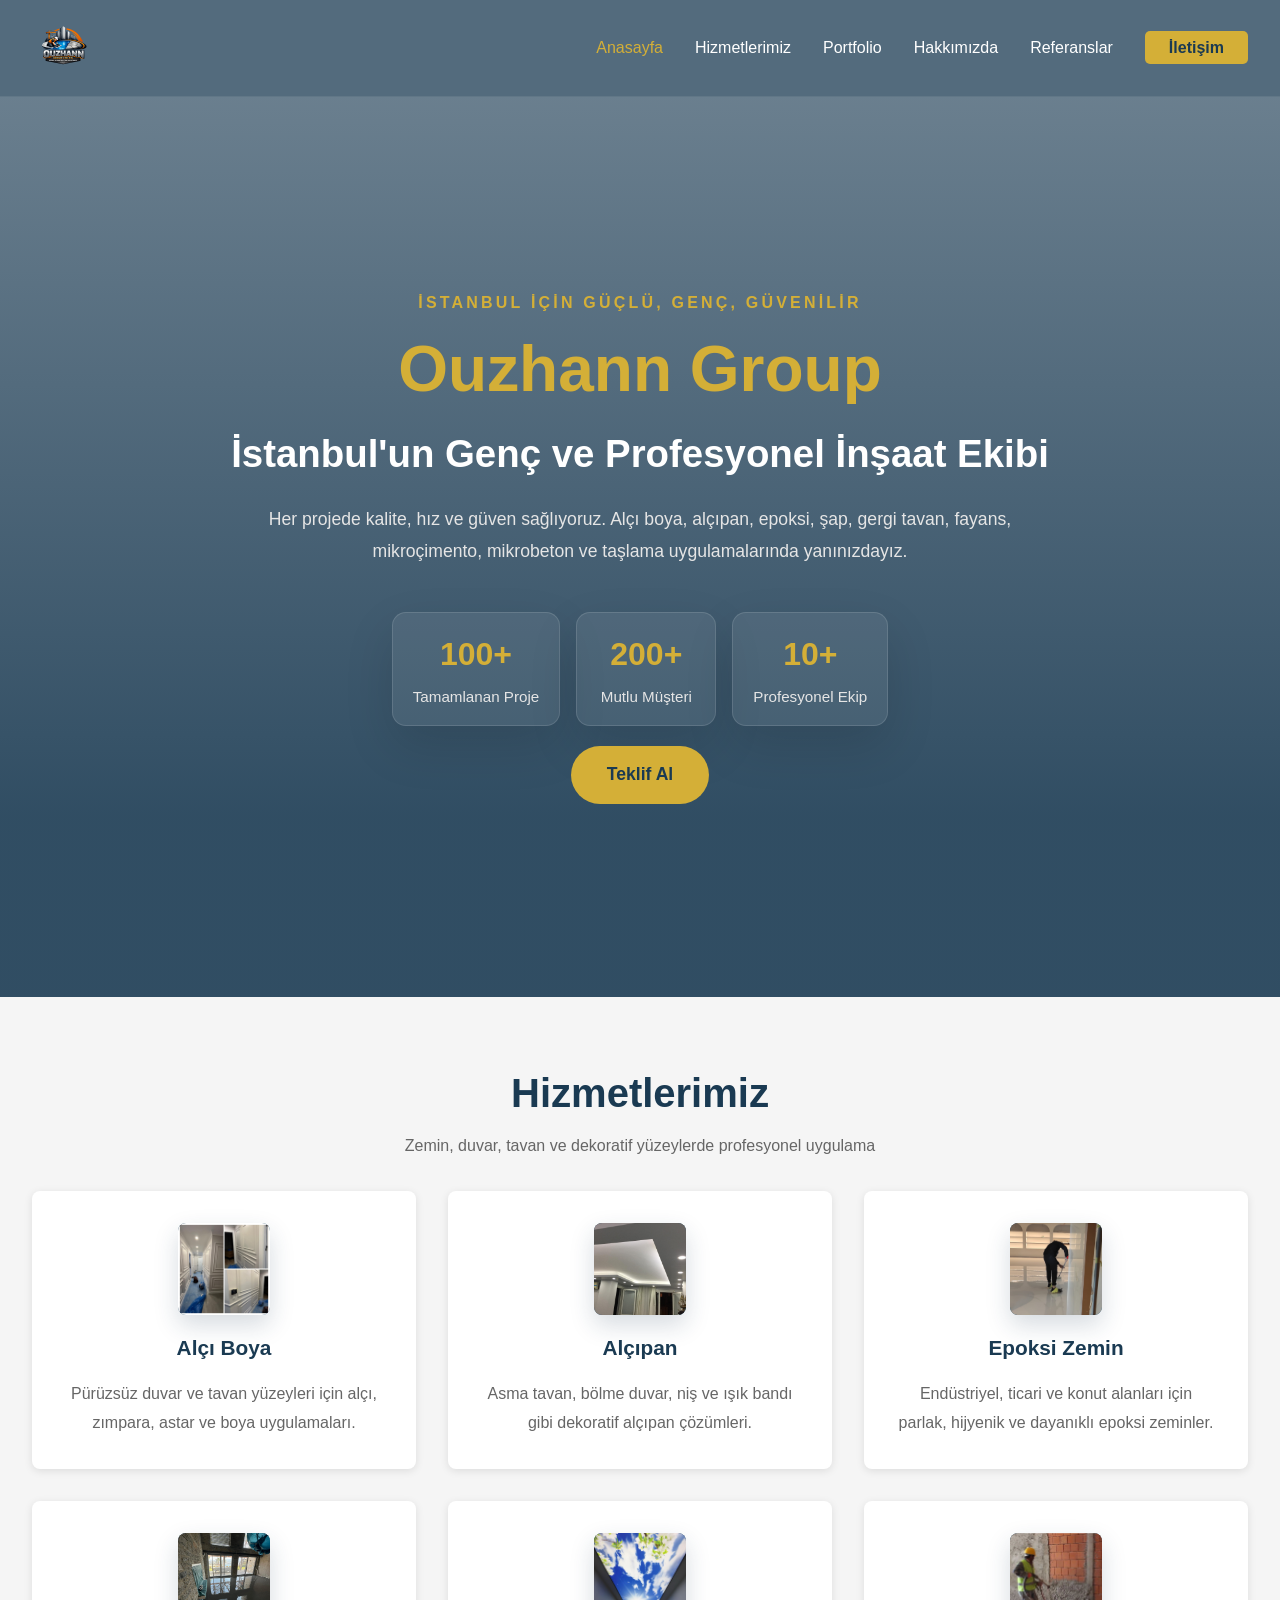
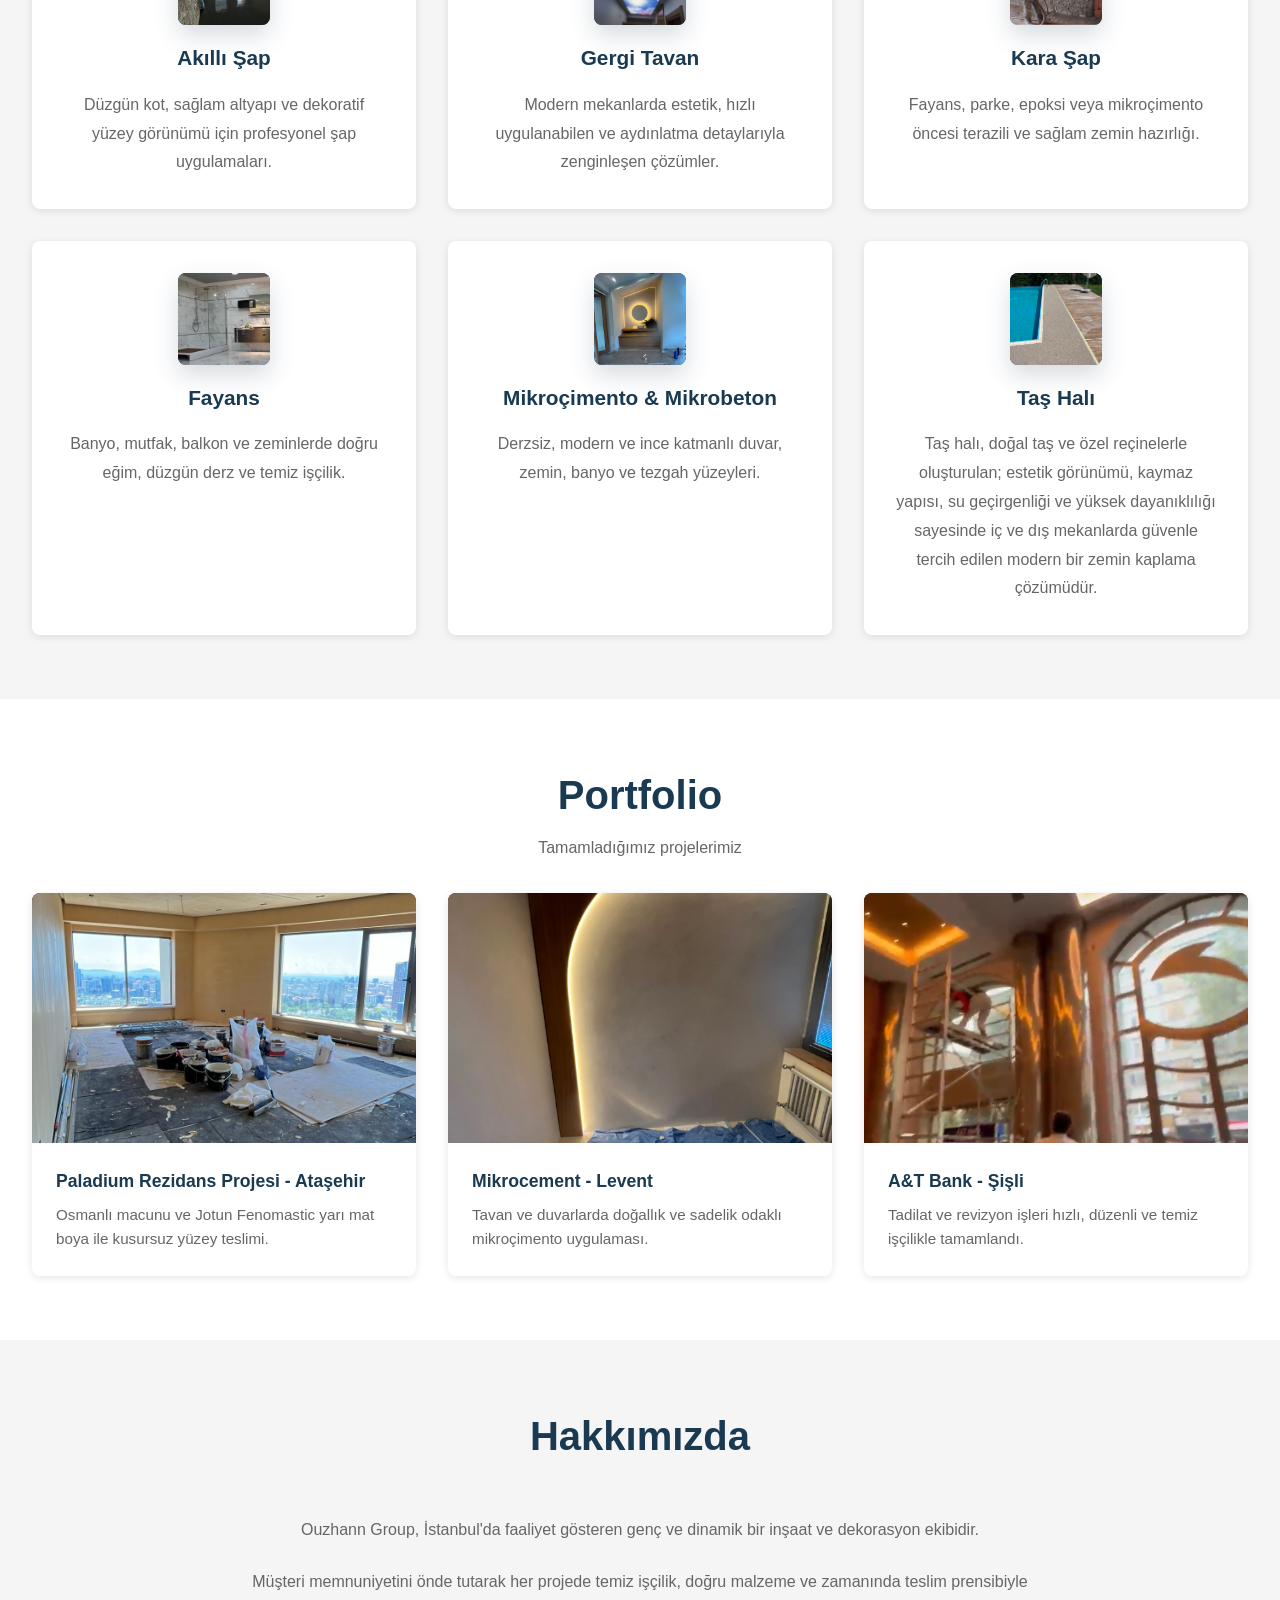
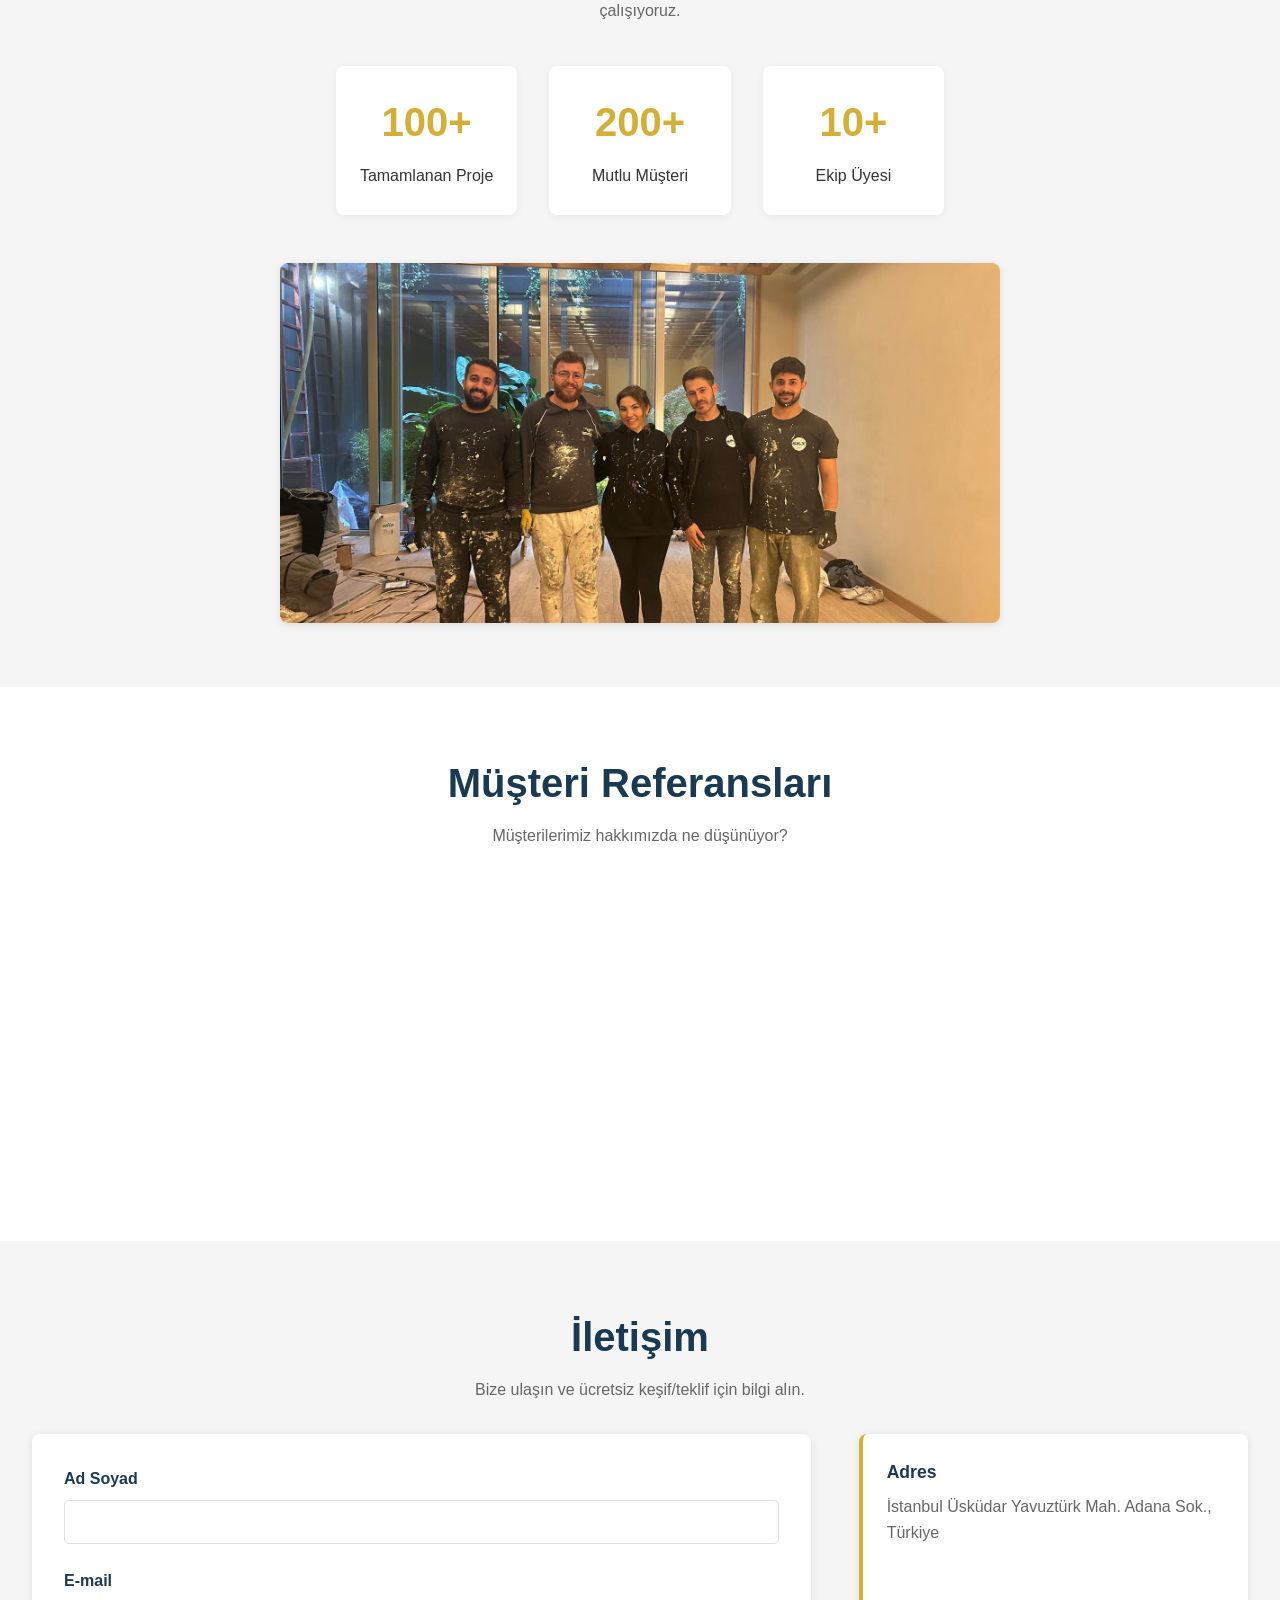
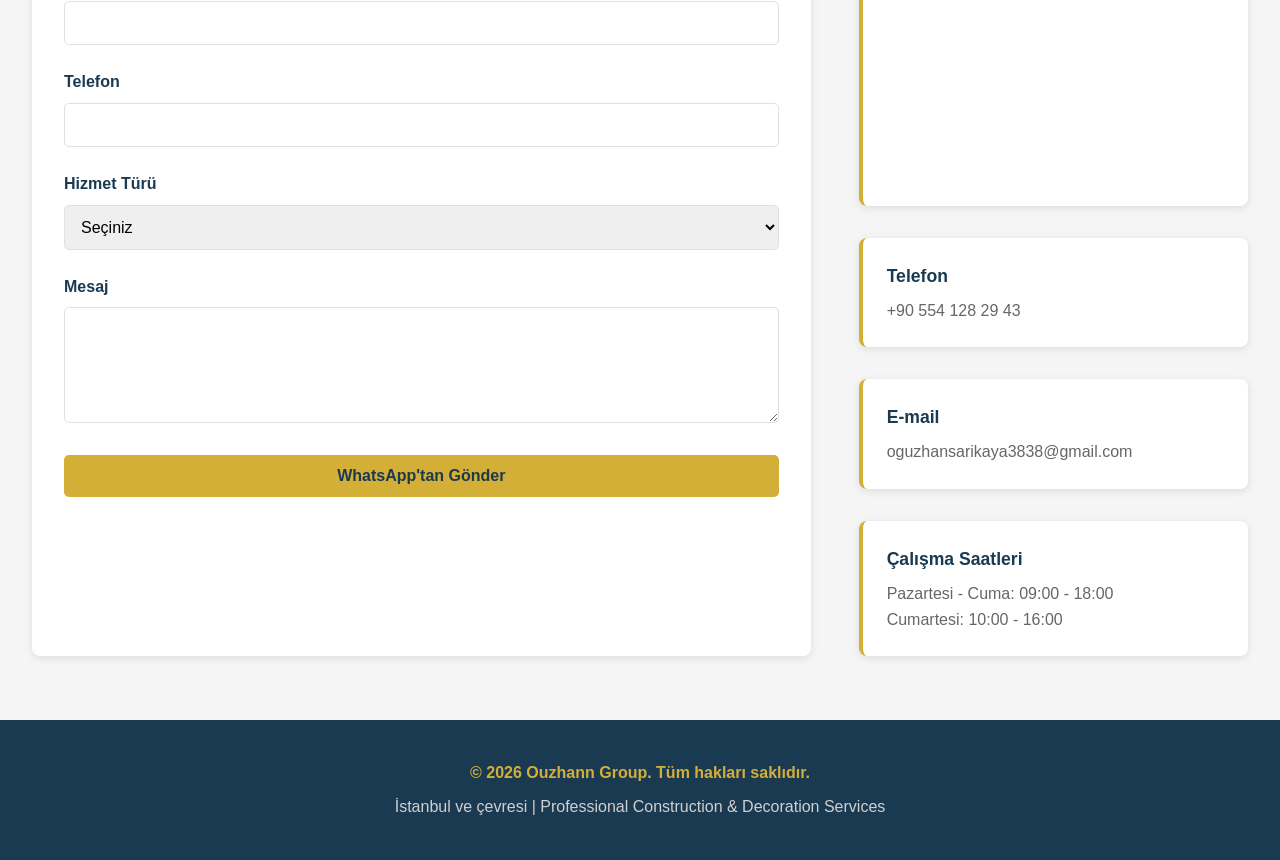
==== commit 0dd9f80a: "güncelleme" ====
--- a/index.html
+++ b/index.html
@@ -138,8 +138,8 @@
                     <div class="portfolio-info"><h3>Mikrocement - Levent</h3><p>Tavan ve duvarlarda doğallık ve sadelik odaklı mikroçimento uygulaması.</p></div>
                 </a>
                 <a class="portfolio-item" href="portfolio.html#besiktas-mikrocimento-banyo">
-                    <div class="portfolio-image"><img src="images/project-3.png" alt="A&T Bank - Kadıköy"><div class="image-placeholder">A&T Bank</div></div>
-                    <div class="portfolio-info"><h3>A&T Bank - Kadıköy</h3><p>Tadilat ve revizyon işleri hızlı, düzenli ve temiz işçilikle tamamlandı.</p></div>
+                    <div class="portfolio-image"><img src="images/project-3.png" alt="A&T Bank - Şişli"><div class="image-placeholder">A&T Bank</div></div>
+                    <div class="portfolio-info"><h3>A&T Bank - Şişli</h3><p>Tadilat ve revizyon işleri hızlı, düzenli ve temiz işçilikle tamamlandı.</p></div>
                 </a>
             </div>
         </div>
